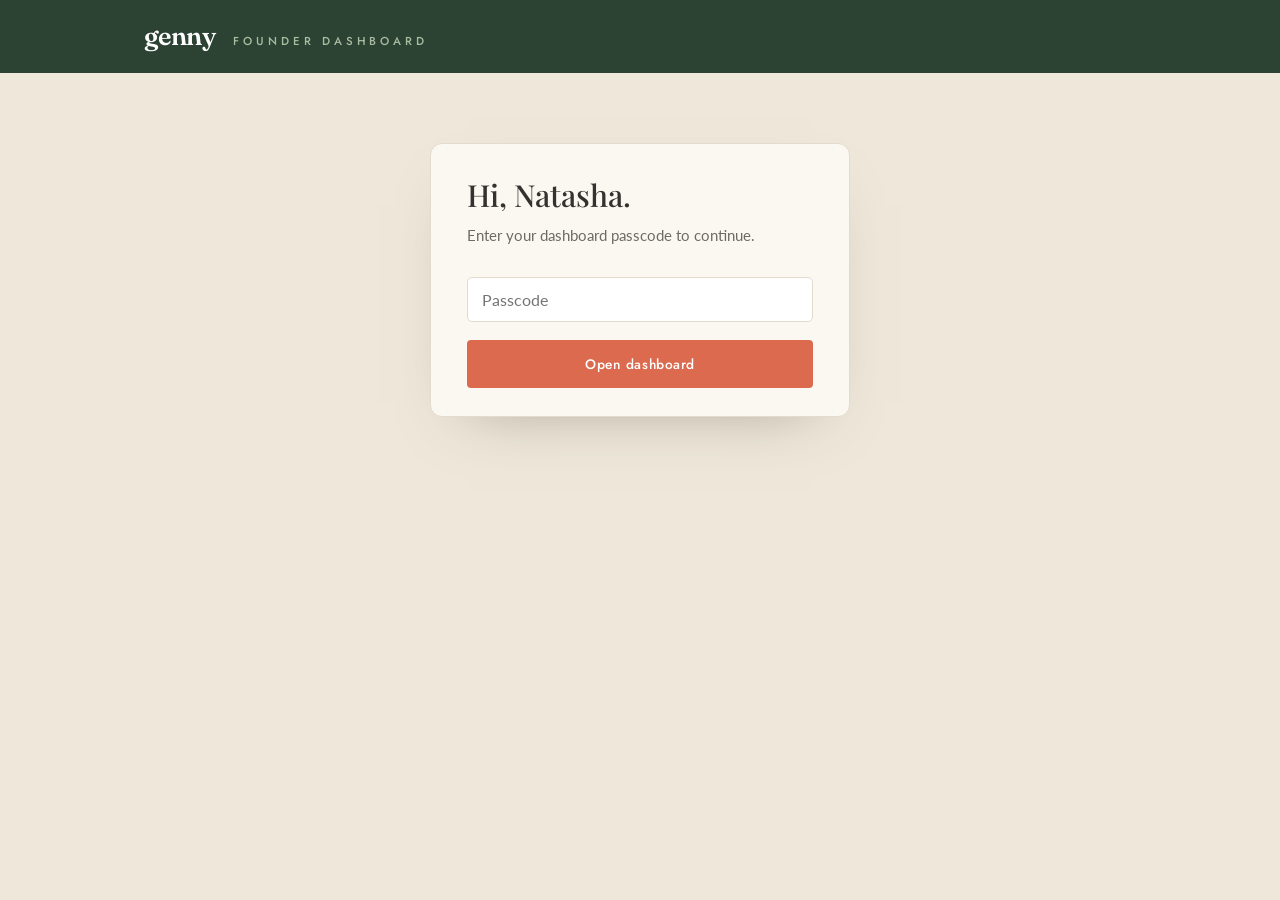
==== admin/index.html @ 2cea2ae7 "Link homepage investor teaser to the dashboard deck The main-site teaser now reads from a public, no" ====
<!DOCTYPE html>
<html lang="en">
<head>
<meta charset="UTF-8" />
<meta name="viewport" content="width=device-width, initial-scale=1.0" />
<meta name="robots" content="noindex, nofollow" />
<title>genny · Founder Dashboard</title>
<link rel="icon" href="data:image/svg+xml,%3Csvg xmlns='http://www.w3.org/2000/svg' viewBox='0 0 32 32'%3E%3Crect width='32' height='32' rx='6' fill='%23DB6A4F'/%3E%3Ctext x='16' y='23' font-family='Georgia,serif' font-size='20' fill='white' text-anchor='middle'%3Eg%3C/text%3E%3C/svg%3E" />
<link rel="preconnect" href="https://fonts.googleapis.com" />
<link rel="preconnect" href="https://fonts.gstatic.com" crossorigin />
<link href="https://fonts.googleapis.com/css2?family=Fraunces:ital,opsz,wght@0,9..144,400;0,9..144,500;0,9..144,600;0,9..144,700&family=Playfair+Display:wght@400;500;600&family=Jost:wght@300;400;500;600&family=Lato:wght@400;700&display=swap" rel="stylesheet" />
<link rel="stylesheet" href="../assets/brand.css" />
<link rel="stylesheet" href="admin.css" />
</head>
<body>

<header class="ad-header">
  <div class="ad-wrap ad-header-inner">
    <div>
      <span class="wordmark ad-brand">genny</span>
      <span class="eyebrow">Founder dashboard</span>
    </div>
    <div class="ad-header-actions">
      <button class="ad-link" id="refresh" hidden>↻ Refresh</button>
      <button class="ad-link" id="lock" hidden>Log out</button>
    </div>
  </div>
</header>

<main class="ad-wrap">

  <!-- backend not connected -->
  <section class="ad-card ad-narrow" id="not-configured" hidden>
    <h1>Not connected yet</h1>
    <p>The secure backend isn't set up on this copy of the site. (Adam: fill the project URL into
      <code>assets/api.js</code>.)</p>
  </section>

  <!-- passcode gate -->
  <section class="ad-card ad-narrow" id="gate" hidden>
    <h1>Hi, Natasha.</h1>
    <p class="ad-sub">Enter your dashboard passcode to continue.</p>
    <form id="gate-form" novalidate>
      <input id="gate-pass" type="password" autocomplete="current-password" placeholder="Passcode" required />
      <p class="inv-error" id="gate-error" hidden></p>
      <button type="submit" class="btn btn-coral btn-full" id="gate-btn">Open dashboard</button>
    </form>
  </section>

  <!-- dashboard -->
  <div id="dash" hidden>

    <nav class="ad-tabs" aria-label="Dashboard sections">
      <a href="#requests">Requests <span class="ad-badge" id="badge-requests" hidden></span></a>
      <a href="#investors-sec">Investors</a>
      <a href="#financials-sec">Financials</a>
      <a href="#launch-sec">Launch list <span class="ad-badge ghost" id="badge-launch" hidden></span></a>
      <a href="#bugs-sec" hidden>Bugs &amp; changes</a><!-- bug reporter parked: remove the two `hidden` attributes to revive -->
      <a href="#settings-sec">Settings</a>
    </nav>

    <section id="requests" class="ad-section">
      <h2>Access requests</h2>
      <p class="ad-sub">People who asked to see the financials. <strong>Grant</strong> creates their
        access code and opens a ready-to-send email in your mail app.</p>
      <div id="requests-list"></div>
    </section>

    <section id="investors-sec" class="ad-section">
      <h2>Investors</h2>
      <p class="ad-sub">Everyone with a code. Revoking blocks them instantly; you can re-grant later
        (they'll get a fresh code).</p>
      <div id="investors-list"></div>
      <details class="ad-add">
        <summary>＋ Add an investor manually</summary>
        <form id="add-form" class="ad-add-form" novalidate>
          <input id="add-name" type="text" placeholder="Name" required />
          <input id="add-email" type="email" placeholder="email@firm.com" required />
          <input id="add-firm" type="text" placeholder="Firm (optional)" />
          <button type="submit" class="btn btn-primary">Grant access</button>
        </form>
        <p class="inv-error" id="add-error" hidden></p>
      </details>
    </section>

    <section id="financials-sec" class="ad-section">
      <h2>Financials</h2>

      <h3 class="ad-block-h">Homepage teaser <span class="ad-pill ghost">public</span></h3>
      <p class="ad-sub">These show on the public homepage. The first two stats stay in sync with the
        deck below automatically — edit the deck and they follow. <span id="fin-live2" class="ad-saved" hidden>✓ Published</span></p>
      <div id="pt-mount" class="ad-pt-mount"></div>

      <h3 class="ad-block-h ad-block-gated">Investor deck <span class="ad-pill">gated</span></h3>
      <p class="ad-sub">This is exactly what investors see, live. Click any ✎ to change the figures.
        <span id="fin-status" class="ad-pill warn" hidden>placeholder figures — not saved yet</span>
        <span id="fin-live" class="ad-saved" hidden>✓ Published — investors now see this</span></p>
      <div class="ad-caption-row">
        <span class="ad-caption-label">Caption</span>
        <em id="fin-caption-text"></em>
        <button class="fin-edit-btn" id="caption-edit" type="button" aria-label="Edit the caption" title="Edit the caption"><svg viewBox="0 0 24 24" fill="none" stroke="currentColor" stroke-width="2" stroke-linecap="round" stroke-linejoin="round"><path d="M17 3a2.8 2.8 0 1 1 4 4L7.5 20.5 2 22l1.5-5.5z"/></svg></button>
      </div>
      <div id="fin-preview" class="ad-preview"></div>
      <p class="inv-error" id="fin-error" hidden></p>
    </section>

    <section id="launch-sec" class="ad-section">
      <h2>Launch list</h2>
      <p class="ad-sub">Everyone who signed up to hear about the launch.
        <span class="ad-pill ghost" id="launch-count"></span></p>
      <div class="ad-launch-actions">
        <button class="btn-sm mail" id="copy-emails">Copy all emails</button>
        <span class="ad-saved" id="copied-ok" hidden>✓ Copied to clipboard</span>
        <form id="launch-add-form" class="ad-launch-add" novalidate>
          <input id="launch-add-email" type="email" placeholder="Add an email manually" />
          <button type="submit" class="btn-sm quiet">Add</button>
        </form>
      </div>
      <div id="launch-list"></div>
    </section>

    <section id="bugs-sec" class="ad-section" hidden>
      <h2>Bugs &amp; change requests</h2>
      <p class="ad-sub">Spotted something wrong, or want something changed? Describe it here (attach a
        screenshot if it helps) and Adam gets an email right away.</p>
      <div class="ad-card ad-bug-form">
        <textarea id="bug-text" rows="4" placeholder="What's the issue or change you'd like?"></textarea>
        <div class="ad-bug-controls">
          <label class="btn-sm quiet ad-file-label">📎 Attach screenshot
            <input id="bug-file" type="file" accept="image/*" hidden />
          </label>
          <span id="bug-file-name" class="fe-hint"></span>
          <button class="btn-sm grant" id="bug-submit">Submit</button>
        </div>
        <p class="inv-error" id="bug-error" hidden></p>
        <p class="ad-saved" id="bug-ok" hidden>✓ Sent — Adam's on it.</p>
      </div>
      <div id="bugs-list"></div>
    </section>

    <section id="settings-sec" class="ad-section">
      <h2>Settings</h2>
      <p class="ad-sub">You're signed out automatically after 10 minutes of inactivity, or when this
        tab closes.</p>
      <div class="ad-card ad-settings">
        <h3 class="ad-settings-h">Change your passcode</h3>
        <form id="pass-form" novalidate>
          <label for="pc-current">Current passcode</label>
          <input id="pc-current" type="password" autocomplete="current-password" required />
          <label for="pc-next">New passcode <span class="fe-unit">(at least 8 characters)</span></label>
          <input id="pc-next" type="password" autocomplete="new-password" required />
          <label for="pc-confirm">Repeat new passcode</label>
          <input id="pc-confirm" type="password" autocomplete="new-password" required />
          <p class="inv-error" id="pass-error" hidden></p>
          <p class="ad-saved" id="pass-ok" hidden>✓ Passcode updated — use the new one from now on.</p>
          <button type="submit" class="btn btn-coral">Update passcode</button>
        </form>
      </div>
    </section>

  </div>
</main>

<!-- financials edit dialog -->
<div class="modal-overlay" id="fin-modal">
  <div class="modal modal-wide" role="dialog" aria-modal="true" aria-labelledby="finm-title">
    <button class="modal-close" data-finm-close aria-label="Close">×</button>
    <h3 id="finm-title">Edit</h3>
    <p class="modal-sub" id="finm-sub"></p>
    <div id="finm-body"></div>
    <p class="inv-error" id="finm-error" hidden></p>
    <div class="finm-actions">
      <button class="btn btn-coral" id="finm-save" type="button">Save &amp; publish</button>
      <button class="btn btn-ghost" data-finm-close type="button">Cancel</button>
    </div>
  </div>
</div>

<script src="../assets/api.js"></script>
<script src="../assets/financials-render.js"></script>
<script src="admin.js"></script>
</body>
</html>
---- assets/brand.css ----
/* ============================================================
   GENNY Spritz — shared brand system
   Design tokens, resets, and shared interactive components.
   Each variant adds its own style.css on top of this.
   Palette + type derived from the pitch deck & investor 1-pager.
   ============================================================ */

:root {
  /* --- core palette --- */
  --linen:       #EFE8DA;
  --linen-deep:  #E6DCC9;
  --cream:       #FBF8F2;
  --paper:       #FFFFFF;

  --taupe:       #8C857A;   /* the logo band */
  --taupe-light: #B6AFA4;

  --sage:        #D8E1D4;   /* soft highlight blocks */
  --sage-soft:   #E8EDE4;
  --sage-deep:   #A9BBA0;   /* mid sage accent */
  --sage-line:   #C4D2BE;

  --forest:      #2C4233;   /* the "genny =" mark */
  --forest-soft: #3E5A45;

  --coral:       #DB6A4F;   /* the raise + key numbers */
  --coral-deep:  #C9543B;

  /* flavor accents */
  --rhubarb:     #CE4438;
  --cucumber:    #7FA63F;
  --honeysuckle: #DDB73A;

  --ink:         #33322E;
  --muted:       #6E6A62;
  --line:        #E3DCCE;

  /* type */
  --font-display: 'Fraunces', Georgia, 'Times New Roman', serif;
  --font-head:    'Playfair Display', Georgia, serif;
  --font-label:   'Jost', 'Century Gothic', 'Helvetica Neue', sans-serif;
  --font-body:    'Lato', 'Helvetica Neue', Arial, sans-serif;

  --maxw: 1180px;
  --ease: cubic-bezier(.22,.61,.36,1);
}

/* --- reset --- */
*, *::before, *::after { box-sizing: border-box; }
[hidden] { display: none !important; }   /* keep `hidden` winning over display classes */
html { -webkit-text-size-adjust: 100%; scroll-behavior: smooth; }
@media (prefers-reduced-motion: reduce) { html { scroll-behavior: auto; } }
body {
  margin: 0;
  font-family: var(--font-body);
  color: var(--ink);
  line-height: 1.62;
  font-weight: 400;
  -webkit-font-smoothing: antialiased;
  text-rendering: optimizeLegibility;
}
img, svg, picture { max-width: 100%; display: block; }
a { color: inherit; }
button { font-family: inherit; cursor: pointer; }
h1,h2,h3,h4,h5 { margin: 0; line-height: 1.12; font-weight: 600; }
p { margin: 0 0 1em; }

/* --- shared utilities --- */
.container { width: 100%; max-width: var(--maxw); margin: 0 auto; padding: 0 26px; }
.sr-only {
  position: absolute; width: 1px; height: 1px; padding: 0; margin: -1px;
  overflow: hidden; clip: rect(0,0,0,0); white-space: nowrap; border: 0;
}
.wordmark { font-family: var(--font-display); font-weight: 600; letter-spacing: -.02em; }
.eyebrow {
  font-family: var(--font-label); text-transform: uppercase;
  letter-spacing: .34em; font-size: .72rem; font-weight: 500; color: var(--muted);
}

/* scroll reveal */
.reveal { opacity: 0; transform: translateY(20px); transition: opacity .8s var(--ease), transform .8s var(--ease); }
.reveal.in { opacity: 1; transform: none; }
.reveal[data-delay="1"] { transition-delay: .08s; }
.reveal[data-delay="2"] { transition-delay: .16s; }
.reveal[data-delay="3"] { transition-delay: .24s; }
.reveal[data-delay="4"] { transition-delay: .32s; }
@media (prefers-reduced-motion: reduce) {
  .reveal { opacity: 1 !important; transform: none !important; transition: none !important; }
}

/* ============================================================
   Shared: investor-deck request modal (gated content)
   ============================================================ */
.modal-overlay {
  position: fixed; inset: 0; z-index: 200;
  background: rgba(34,40,34,.5); backdrop-filter: blur(3px);
  display: flex; align-items: center; justify-content: center; padding: 24px;
  opacity: 0; visibility: hidden; transition: opacity .3s ease, visibility .3s ease;
}
.modal-overlay.open { opacity: 1; visibility: visible; }
.modal {
  background: var(--cream); color: var(--ink); border-radius: 6px;
  width: 100%; max-width: 480px; padding: 38px 38px 32px;
  box-shadow: 0 30px 80px rgba(40,46,40,.35);
  transform: translateY(16px) scale(.98); transition: transform .35s var(--ease);
  max-height: 90vh; overflow-y: auto;
}
.modal-overlay.open .modal { transform: none; }
.modal h3 { font-family: var(--font-head); font-size: 1.7rem; margin-bottom: .25rem; }
.modal .modal-sub { color: var(--muted); font-size: .94rem; margin-bottom: 1.4rem; }
.modal-close {
  position: absolute; top: 18px; right: 22px; background: none; border: 0;
  font-size: 1.6rem; line-height: 1; color: var(--muted);
}
.modal label { display: block; font-family: var(--font-label); font-size: .72rem;
  text-transform: uppercase; letter-spacing: .12em; color: var(--muted); margin: 0 0 5px; }
.modal input, .modal textarea {
  width: 100%; padding: 11px 13px; margin-bottom: 15px; font-family: var(--font-body);
  font-size: .95rem; color: var(--ink); background: var(--paper);
  border: 1px solid var(--line); border-radius: 4px;
}
.modal input:focus, .modal textarea:focus { outline: 2px solid var(--sage-deep); outline-offset: 1px; }
.modal .confidential-note {
  font-size: .76rem; color: var(--muted); margin-top: 4px; line-height: 1.5;
  display: flex; gap: 7px; align-items: flex-start;
}

/* shared button baseline (variants restyle) */
.btn {
  display: inline-flex; align-items: center; justify-content: center; gap: .5em;
  font-family: var(--font-label); font-weight: 500; letter-spacing: .04em;
  text-decoration: none; border: 0; border-radius: 4px;
  padding: 14px 26px; font-size: .86rem; transition: all .25s var(--ease);
}
.btn-primary { background: var(--forest); color: #fff; }
.btn-primary:hover { background: var(--forest-soft); transform: translateY(-2px); }
.btn-coral { background: var(--coral); color: #fff; }
.btn-coral:hover { background: var(--coral-deep); transform: translateY(-2px); }
.btn-ghost { background: transparent; color: var(--ink); border: 1px solid var(--ink); }
.btn-ghost:hover { background: var(--ink); color: #fff; }
.btn-full { width: 100%; }

/* form success state (shared) */
.form-success {
  display: none; align-items: center; gap: 10px;
  background: var(--sage-soft); border: 1px solid var(--sage-line);
  color: var(--forest); padding: 14px 16px; border-radius: 5px;
  font-size: .92rem; line-height: 1.45;
}
.js-form.ok .form-success { display: flex; }
.js-form.ok .form-fields { display: none; }

/* ============================================================
   Shared: floating "back to all 3 directions" button
   ============================================================ */
.back-directions {
  position: fixed; left: 22px; bottom: 22px; z-index: 150;
  display: flex; flex-direction: column; align-items: center; text-align: center; gap: 3px;
  background: var(--ink); color: #fff; text-decoration: none;
  font-family: var(--font-label); padding: 10px 18px; border-radius: 12px;
  box-shadow: 0 12px 30px -10px rgba(0,0,0,.5);
  transition: transform .25s var(--ease), background .25s var(--ease);
}
.back-directions:hover { transform: translateY(-2px); background: var(--forest); color: #fff; }
.back-directions .bd-label {
  font-size: .64rem; font-weight: 500; letter-spacing: .14em; text-transform: uppercase; opacity: .6;
}
.back-directions .bd-action {
  display: inline-flex; align-items: center; gap: 6px; font-size: .82rem; font-weight: 600; letter-spacing: .02em;
}
.back-directions .bd-action svg { width: 14px; height: 14px; flex: none; }
@media (max-width: 600px) {
  .back-directions { left: 12px; bottom: 12px; padding: 9px 14px; }
  .back-directions .bd-action { font-size: .76rem; }
}
body.nav-open .back-directions { display: none; }
@media print { .back-directions { display: none; } }

/* ============================================================
   Mobile expanded menu (full section jump-list).
   Hidden on desktop; each variant reveals it inside the open
   panel at its mobile breakpoint and hides the desktop links.
   ============================================================ */
/* backdrop scrim — tap outside the panel to close (mobile only) */
.nav-scrim { position: fixed; inset: 0; z-index: 190; background: rgba(26,32,26,.42);
  opacity: 0; visibility: hidden; transition: opacity .35s ease, visibility .35s ease; }
body.nav-open .nav-scrim { opacity: 1; visibility: visible; }
@media (min-width: 961px) { .nav-scrim { display: none; } }

.nav-m { display: none; }
.nav-m .nav-toplink { display: block; padding: 12px 0; font-family: var(--font-label);
  font-weight: 600; font-size: 1.02rem; color: var(--ink); text-decoration: none;
  border-top: 1px solid var(--line); margin-top: 8px; transition: color .2s; }
.nav-m .nav-toplink:first-child { border-top: 0; margin-top: 0; padding-top: 2px; }
.nav-m .nav-toplink:hover { color: var(--forest); }
.nav-m .nav-cat { display: block; font-family: var(--font-label); text-transform: uppercase;
  letter-spacing: .14em; font-size: .68rem; font-weight: 600; color: var(--muted); margin: 19px 0 4px; }
.nav-m .nav-sub { display: block; padding: 8px 0 8px 16px; font-family: var(--font-label);
  font-size: 1rem; color: var(--ink); text-decoration: none; border-left: 2px solid var(--line);
  transition: color .2s, border-color .2s; }
.nav-m .nav-sub:hover, .nav-m .nav-sub:active { color: var(--forest); border-left-color: var(--sage-deep); }
.nav-m .nav-m-cta { display: block; text-align: center; margin: 24px 0 4px; padding: 13px 16px;
  background: var(--forest); color: #fff; border-radius: 6px; font-family: var(--font-label);
  font-weight: 600; font-size: .92rem; letter-spacing: .03em; text-decoration: none; }
.nav-m .nav-m-cta:hover { background: var(--forest-soft); color: #fff; }

/* ============================================================
   Shared: gated financials (locked → unlock on deck request)
   Works on both light and dark variant sections.
   ============================================================ */
.financials { margin-top: 30px; }
.fin-head { display: flex; align-items: baseline; justify-content: space-between; gap: 14px;
  flex-wrap: wrap; margin-bottom: 16px; }
.fin-head h3 { font-family: var(--font-display); font-weight: 600; font-size: 1.3rem; }
.fin-illustrative { font-style: italic; font-size: .8rem; opacity: .8; }
.fin-locked-wrap { position: relative; border-radius: 12px; overflow: hidden; }
.fin-content { transition: filter .45s var(--ease); }
.financials:not(.unlocked) .fin-content { filter: blur(9px); pointer-events: none; user-select: none; }
.fin-lock { position: absolute; inset: 0; display: flex; align-items: center; justify-content: center;
  padding: 20px; background: rgba(34,40,34,.30); transition: opacity .45s ease, visibility .45s ease; }
.financials.unlocked .fin-lock { opacity: 0; visibility: hidden; }
.fin-lock-card { background: var(--cream); color: var(--ink); border-radius: 12px;
  padding: 30px 34px; text-align: center; max-width: 400px;
  box-shadow: 0 24px 60px -22px rgba(0,0,0,.55); }
.fin-lock-card .lock-ico { display: inline-flex; align-items: center; justify-content: center;
  width: 52px; height: 52px; border-radius: 50%; background: var(--sage-soft); margin-bottom: 6px; }
.fin-lock-card .lock-ico svg { width: 24px; height: 24px; color: var(--forest); }
.fin-lock-card h4 { font-family: var(--font-display); font-weight: 600; font-size: 1.35rem; margin: .4em 0 .35em; }
.fin-lock-card p { color: var(--muted); font-size: .95rem; margin-bottom: 1.2em; line-height: 1.5; }
.fin-lock-card .fin-have-code { font-size: .84rem; margin: 14px 0 0; }
.fin-lock-card .fin-have-code a { color: var(--forest); font-weight: 700; }

/* financial content primitives */
.fin-years { display: grid; grid-template-columns: repeat(5,1fr); gap: 12px; margin-bottom: 16px; }
.fin-year { background: var(--cream); border: 1px solid var(--line); border-radius: 10px;
  padding: 16px 12px; text-align: center; }
.fin-year span { display: block; font-family: var(--font-label); text-transform: uppercase;
  letter-spacing: .08em; font-size: .64rem; color: var(--muted); margin-bottom: 4px; }
.fin-year strong { display: block; font-family: var(--font-head); font-size: 1.5rem; color: var(--forest); line-height: 1.05; }
.fin-year em { font-style: normal; font-size: .68rem; color: var(--muted); }
.fin-grid3 { display: grid; grid-template-columns: 1.1fr 1fr 1.1fr; gap: 14px; }
.fin-mini { background: var(--cream); border: 1px solid var(--line); border-radius: 10px; padding: 22px; }
.fin-mini h4 { font-family: var(--font-label); text-transform: uppercase; letter-spacing: .08em;
  font-size: .7rem; color: var(--muted); margin-bottom: 16px; }
.wf { list-style: none; margin: 0; padding: 0; display: grid; gap: 11px; }
.wf li { display: grid; grid-template-columns: 92px 1fr auto; align-items: center; gap: 10px; font-size: .84rem; color: var(--ink); }
.wf .wf-bar { height: 12px; border-radius: 6px; }
.wf b { font-family: var(--font-display); font-weight: 600; }
.fin-donut { display: flex; align-items: center; gap: 18px; flex-wrap: wrap; }
.fin-donut svg { width: 116px; height: 116px; flex: none; }
.fin-donut ul { list-style: none; margin: 0; padding: 0; display: grid; gap: 8px; }
.fin-donut li { display: flex; align-items: center; gap: 9px; font-size: .82rem; color: var(--ink); }
.fin-donut .dot { width: 11px; height: 11px; border-radius: 50%; flex: none; }
.fin-donut b { margin-left: auto; font-family: var(--font-display); }
.hbars { list-style: none; margin: 0; padding: 0; display: grid; gap: 13px; }
.hbars li { font-size: .8rem; color: var(--ink); }
.hbars .hbars-top { display: flex; justify-content: space-between; margin-bottom: 5px; }
.hbars .track { background: var(--linen-deep); border-radius: 5px; height: 10px; overflow: hidden; }
.hbars .fill { height: 10px; border-radius: 5px; background: var(--sage-deep); }
.hbars li.hi .fill { background: var(--coral); }
.hbars li.hi b { color: var(--coral); }
/* financials v2 additions */
.fin-stats-wrap { position: relative; }
.fin-stats { display: grid; grid-template-columns: repeat(auto-fit, minmax(170px, 1fr)); gap: 12px;
  margin-bottom: 16px; }
.fin-stat { background: var(--cream); border: 1px solid var(--line); border-radius: 10px;
  padding: 16px 18px; }
.fin-stat.hi { background: var(--sage-soft); border-color: var(--sage-line); }
.fin-stat-label { display: block; font-family: var(--font-label); text-transform: uppercase;
  letter-spacing: .08em; font-size: .64rem; color: var(--muted); margin-bottom: 6px; }
.fin-stat strong { display: block; font-family: var(--font-head); font-size: 1.7rem;
  color: var(--forest); line-height: 1.05; }
.fin-stat.hi strong { color: var(--forest); }
.fin-stat em { display: block; font-style: normal; font-size: .72rem; color: var(--muted); margin-top: 4px; }
.fin-year-rev, .fin-year-delta { display: block; font-style: normal; font-size: .66rem; color: var(--muted); }
.fin-year-delta { color: var(--coral); font-weight: 700; }
.fin-grid2 { display: grid; grid-template-columns: 1fr 1fr; gap: 14px; margin-top: 14px; }
.fin-wide { grid-column: 1 / -1; }
.fin-narrative { margin: 14px 0 16px; }
.fin-narrative p { color: #45433d; font-size: .95rem; margin: 0 0 10px; max-width: 78ch; }
.fin-narrative p:last-child { margin-bottom: 0; }
.fin-sub { font-family: var(--font-label); text-transform: uppercase; letter-spacing: .1em;
  font-size: .66rem; color: var(--muted); margin: -8px 0 12px; }
.fin-note { font-size: .76rem; color: var(--muted); margin: 10px 0 0; }
.fin-chart { width: 100%; height: auto; display: block; }
.fin-axis { font-family: var(--font-label); font-size: 9px; fill: var(--muted); }
.fin-legend { list-style: none; display: flex; flex-wrap: wrap; gap: 6px 16px; margin: 10px 0 0; padding: 0; }
.fin-legend li { display: flex; align-items: center; gap: 7px; font-size: .78rem; color: var(--ink); }
.fin-legend .dot { width: 10px; height: 10px; border-radius: 3px; flex: none; }
.fin-assume ul { list-style: none; margin: 0; padding: 0; }
.fin-assume li { display: flex; justify-content: space-between; gap: 14px; padding: 7px 0;
  border-bottom: 1px dashed var(--line); font-size: .84rem; color: #45433d; }
.fin-assume li:last-child { border-bottom: 0; }
.fin-assume b { font-family: var(--font-label); font-weight: 600; color: var(--forest);
  text-align: right; white-space: nowrap; }
.fin-grid3 + .fin-grid2 { margin-top: 14px; }
.fin-content > .fin-narrative, .fin-content > .fin-assume { margin-top: 14px; }

@media (max-width: 760px) {
  .fin-years { grid-template-columns: repeat(2,1fr); }
  .fin-grid3, .fin-grid2 { grid-template-columns: 1fr; }
  .fin-stats { grid-template-columns: repeat(2,1fr); }
}

/* ============================================================
   Shared content modules (deck content added across variants).
   Live on light backgrounds; section headings use each variant's
   own header classes so fonts stay variant-consistent.
   ============================================================ */
.cm { padding: 86px 0; }
.cm-bg-linen { background: var(--linen); }
.cm-bg-cream { background: var(--cream); }
.cm-bg-sage  { background: var(--sage-soft); }

/* competitive landscape */
.cm-compare { display: grid; grid-template-columns: repeat(3,1fr); gap: 22px; align-items: stretch; }
.cm-col { background: var(--paper); border: 1px solid var(--line); border-radius: 16px; padding: 30px 28px; }
.cm-col-label { font-family: var(--font-label); text-transform: uppercase; letter-spacing: .1em;
  font-size: .72rem; font-weight: 600; color: var(--muted); margin-bottom: 10px; }
.cm-col h3 { font-family: var(--font-display); font-weight: 600; font-size: 1.4rem; margin-bottom: 16px; }
.cm-col ul { list-style: none; margin: 0; padding: 0; }
.cm-col li { position: relative; padding: 0 0 9px 22px; color: #45433d; font-size: .96rem; }
.cm-col li::before { content: "–"; position: absolute; left: 4px; color: var(--taupe); }
.cm-col.win { background: var(--forest); border-color: var(--forest); }
.cm-col.win .cm-col-label { color: var(--sage-deep); }
.cm-col.win h3 { color: #fff; }
.cm-col.win li { color: #d6dfd1; }
.cm-col.win li::before { content: "✓"; color: var(--sage-deep); font-weight: 700; }

/* meet the genny drinker */
.cm-drinker { display: grid; grid-template-columns: repeat(auto-fit, minmax(210px,1fr)); gap: 18px; }
.cm-pt { background: var(--paper); border: 1px solid var(--line); border-radius: 16px; padding: 26px 24px; }
.cm-pt .cm-pt-ico { display: inline-flex; align-items: center; justify-content: center; width: 42px; height: 42px;
  border-radius: 50%; background: var(--sage-soft); color: var(--forest); margin-bottom: 14px; }
.cm-pt .cm-pt-ico svg { width: 22px; height: 22px; }
.cm-pt h3 { font-family: var(--font-display); font-weight: 600; font-size: 1.15rem; margin-bottom: 5px; }
.cm-pt p { margin: 0; color: var(--muted); font-size: .92rem; }

/* lifestyle feature photos (target consumer) */
.cm-lifestyle { display: grid; grid-template-columns: 1fr 1fr; gap: 18px;
  max-width: 1000px; margin: 0 auto 44px; }
.cm-lifestyle figure { margin: 0; border-radius: 16px; overflow: hidden;
  box-shadow: 0 22px 46px -28px rgba(40,40,30,.5); }
.cm-lifestyle img { display: block; width: 100%; height: 100%; aspect-ratio: 4 / 3; object-fit: cover; }
@media (max-width: 680px) { .cm-lifestyle { grid-template-columns: 1fr; max-width: 460px; } }

/* the intersection (flavor/format/function/finance) */
.cm-quad { display: grid; grid-template-columns: repeat(4,1fr); gap: 18px; }
.cm-q { text-align: center; background: var(--paper); border: 1px solid var(--line); border-radius: 16px; padding: 30px 22px; }
.cm-q .cm-q-ico { display: inline-flex; align-items: center; justify-content: center; width: 56px; height: 56px;
  border-radius: 16px; background: var(--sage-soft); color: var(--forest); margin-bottom: 16px; }
.cm-q .cm-q-ico svg { width: 28px; height: 28px; }
.cm-q h3 { font-family: var(--font-display); font-weight: 600; font-size: 1.3rem; margin-bottom: .35em; }
.cm-q p { margin: 0; color: var(--muted); font-size: .94rem; }
.cm-quad-total { text-align: center; margin: 30px auto 0; font-family: var(--font-display); font-style: italic;
  font-size: 1.2rem; color: var(--forest); }
.cm-quad-total b { font-style: normal; }

/* aesthetic band */
.cm-aesthetic { max-width: 900px; margin: 0 auto; text-align: center; }
.cm-aesthetic blockquote { margin: 0; font-family: var(--font-head); font-style: italic; font-weight: 400;
  font-size: clamp(1.4rem, 3vw, 2.1rem); line-height: 1.36; color: var(--forest); }
.cm-aesthetic .cm-aes-src { margin-top: 1.3em; font-family: var(--font-label); text-transform: uppercase;
  letter-spacing: .2em; font-size: .72rem; color: var(--muted); }
.cm-aesthetic .cm-aes-split { display: inline-flex; gap: 14px; margin-top: 26px; flex-wrap: wrap; justify-content: center; }
.cm-aesthetic .cm-aes-split span { background: var(--paper); border: 1px solid var(--line); border-radius: 40px;
  padding: 9px 20px; font-size: .9rem; color: #45433d; }
.cm-aesthetic .cm-aes-split b { color: var(--coral); }

@media (max-width: 880px) {
  .cm-compare { grid-template-columns: 1fr; }
  .cm-quad { grid-template-columns: repeat(2,1fr); }
}
@media (max-width: 520px) {
  .cm-quad { grid-template-columns: 1fr; }
}
---- admin/admin.css ----
/* ============================================================
   Founder dashboard — utilitarian but on-brand (linen + cream).
   ============================================================ */
body { background: var(--linen); }
.ad-wrap { width: 100%; max-width: 1040px; margin: 0 auto; padding: 0 24px; }

/* financials sub-headings + public homepage-teaser editor */
.ad-block-h { font-family: var(--font-head); font-size: 1.15rem; color: var(--forest);
  margin: 6px 0 2px; display: flex; align-items: center; gap: 10px; }
.ad-block-gated { margin-top: 30px; padding-top: 22px; border-top: 1px solid var(--line); }
.ad-pt-mount { display: grid; grid-template-columns: 1fr 1fr; gap: 14px; margin: 10px 0 4px; }
.ad-pt-card { background: var(--cream); border: 1px solid var(--line); border-radius: 10px; padding: 16px 18px; }
.ad-pt-card-h { display: flex; align-items: center; justify-content: space-between; gap: 10px;
  font-family: var(--font-label); text-transform: uppercase; letter-spacing: .08em;
  font-size: .72rem; color: var(--muted); margin-bottom: 10px; }
.ad-pt-card-h .fin-edit-btn { position: static; }
.ad-pt-list { list-style: none; margin: 0; padding: 0; }
.ad-pt-list li { display: flex; justify-content: space-between; gap: 12px; padding: 6px 0;
  border-bottom: 1px dashed var(--line); font-size: .9rem; color: #45433d; }
.ad-pt-list li:last-child { border-bottom: 0; }
.ad-pt-list b { font-family: var(--font-label); font-weight: 600; color: var(--forest); white-space: nowrap; }
.ad-pt-list b.ad-pt-auto { color: var(--sage-deep); font-style: italic; font-weight: 500; }
.ad-pt-label { min-width: 0; }

/* <select> + stat-row grid inside the edit dialog */
.fe-row select { padding: 9px 10px; border: 1px solid var(--line); border-radius: 5px; background: #fff;
  font-family: var(--font-body); font-size: .9rem; }
.fe-row.fe-pubstat { grid-template-columns: 1.3fr 1.1fr 1.4fr; }
.finm-head.fe-pubstat { display: grid; grid-template-columns: 1.3fr 1.1fr 1.4fr; gap: 8px; }
.fe-pubstat .fe-end { gap: 6px; }

.ad-header { background: var(--forest); color: #eef1ea; padding: 16px 0; }
.ad-header-inner { display: flex; align-items: center; justify-content: space-between; gap: 16px; flex-wrap: wrap; }
.ad-brand { font-size: 1.6rem; color: #fff; margin-right: 14px; }
.ad-header .eyebrow { color: var(--sage-deep); }
.ad-header-actions { display: flex; gap: 8px; }
.ad-link { background: rgba(255,255,255,.1); border: 1px solid rgba(255,255,255,.18); color: #eef1ea;
  font-family: var(--font-label); font-size: .8rem; padding: 7px 14px; border-radius: 30px; }
.ad-link:hover { background: rgba(255,255,255,.2); }

.ad-card { background: var(--cream); border: 1px solid var(--line); border-radius: 12px;
  padding: 34px 36px 28px; box-shadow: 0 24px 60px -38px rgba(70,66,55,.5); }
.ad-narrow { max-width: 420px; margin: 70px auto; }
.ad-card h1 { font-family: var(--font-head); font-weight: 500; font-size: 1.9rem; margin-bottom: .35em; }
.ad-sub { color: var(--muted); font-size: .94rem; }
#gate-pass { width: 100%; padding: 12px 14px; font-size: 1rem; border: 1px solid var(--line);
  border-radius: 5px; background: #fff; margin: 14px 0 4px; font-family: var(--font-body); }
#gate-pass:focus { outline: 2px solid var(--sage-deep); }
#gate .btn { margin-top: 14px; }
.inv-error { color: var(--coral-deep); font-size: .9rem; margin: 10px 0 0; }

.ad-tabs { display: flex; gap: 10px; margin: 26px 0 8px; flex-wrap: wrap; }
.ad-tabs a { font-family: var(--font-label); font-size: .84rem; font-weight: 500; text-decoration: none;
  color: var(--ink); background: var(--cream); border: 1px solid var(--line); border-radius: 30px;
  padding: 8px 18px; }
.ad-tabs a:hover { border-color: var(--sage-deep); color: var(--forest); }
.ad-badge { display: inline-block; min-width: 18px; text-align: center; background: var(--coral);
  color: #fff; border-radius: 10px; font-size: .72rem; padding: 1px 6px; margin-left: 4px; }

.ad-section { margin: 26px 0 44px; scroll-margin-top: 20px; }
.ad-section h2 { font-family: var(--font-head); font-weight: 500; font-size: 1.55rem; margin-bottom: .2em; }
.ad-section > .ad-sub { margin-bottom: 18px; }

/* rows */
.ad-row { background: var(--cream); border: 1px solid var(--line); border-radius: 10px;
  padding: 16px 20px; margin-bottom: 10px; display: grid;
  grid-template-columns: 1fr auto; gap: 6px 18px; align-items: center; }
.ad-row-main { min-width: 0; }
.ad-row-name { font-weight: 700; font-size: 1.02rem; }
.ad-row-name .ad-pill { margin-left: 8px; }
.ad-row-meta { color: var(--muted); font-size: .86rem; overflow-wrap: anywhere; }
.ad-row-note { color: #45433d; font-size: .9rem; font-style: italic; margin-top: 4px; }
.ad-row-actions { display: flex; gap: 8px; flex-wrap: wrap; justify-content: flex-end; }
.ad-empty { color: var(--muted); font-style: italic; padding: 14px 4px; }

.ad-pill { display: inline-block; font-family: var(--font-label); font-size: .68rem; font-weight: 600;
  text-transform: uppercase; letter-spacing: .08em; border-radius: 20px; padding: 3px 10px; vertical-align: 2px; }
.ad-pill.new { background: var(--coral); color: #fff; }
.ad-pill.reset { background: #f3e6c2; color: #8a6d12; }
.ad-pill.active { background: var(--sage); color: var(--forest); }
.ad-pill.revoked { background: var(--linen-deep); color: var(--taupe); }
.ad-pill.warn { background: #f3e6c2; color: #8a6d12; }
.ad-pill.ghost { background: var(--sage-soft); color: var(--forest-soft); }

.btn-sm { font-family: var(--font-label); font-weight: 600; font-size: .78rem; border: 0;
  border-radius: 5px; padding: 8px 14px; transition: filter .15s; }
.btn-sm:hover { filter: brightness(.94); }
.btn-sm.grant { background: var(--forest); color: #fff; }
.btn-sm.mail { background: var(--sage); color: var(--forest); }
.btn-sm.quiet { background: var(--linen-deep); color: #5a574f; }
.btn-sm.danger { background: #f4d9d4; color: #b8473b; }

.ad-code { font-family: var(--font-label); font-weight: 600; letter-spacing: .08em;
  background: var(--sage-soft); border: 1px dashed var(--sage-line); border-radius: 5px;
  padding: 2px 8px; cursor: pointer; }
.ad-code:hover { background: var(--sage); }

.ad-views { font-size: .84rem; color: var(--muted); }
.ad-views summary { cursor: pointer; color: var(--forest); }
.ad-views ul { margin: 6px 0 0; padding-left: 18px; max-height: 140px; overflow-y: auto; }

.ad-add { margin-top: 16px; }
.ad-add summary { cursor: pointer; font-family: var(--font-label); font-weight: 600; color: var(--forest); }
.ad-add-form { display: flex; gap: 8px; flex-wrap: wrap; margin-top: 12px; }
.ad-add-form input { flex: 1 1 160px; padding: 10px 12px; border: 1px solid var(--line);
  border-radius: 5px; background: #fff; font-family: var(--font-body); }

/* financials — WYSIWYG preview with per-card edit pencils */
.fin-edit-btn { position: absolute; top: 8px; right: 8px; width: 27px; height: 27px;
  border-radius: 50%; border: 1px solid var(--line); background: #fff; color: var(--forest);
  display: inline-flex; align-items: center; justify-content: center; cursor: pointer;
  opacity: .88; box-shadow: 0 3px 10px rgba(20, 26, 20, .18); transition: opacity .15s, background .15s; }
.fin-edit-btn:hover { opacity: 1; background: var(--sage-soft); }
.fin-edit-btn svg { width: 13px; height: 13px; }
.ad-preview .fin-mini { position: relative; }
.ad-preview .fin-year { position: relative; }
.ad-preview .fin-year .fin-edit-btn { top: 5px; right: 5px; width: 22px; height: 22px; }
.ad-preview .fin-year .fin-edit-btn svg { width: 11px; height: 11px; }

.ad-caption-row { display: flex; align-items: center; gap: 12px; background: var(--cream);
  border: 1px solid var(--line); border-radius: 10px; padding: 10px 16px; margin-bottom: 14px;
  font-size: .92rem; }
.ad-caption-label { font-family: var(--font-label); text-transform: uppercase; letter-spacing: .1em;
  font-size: .68rem; font-weight: 600; color: var(--muted); flex: none; }
.ad-caption-row em { color: #45433d; flex: 1; min-width: 0; }
.ad-caption-row .fin-edit-btn { position: static; flex: none; }

/* edit-dialog rows */
.finm-actions { display: flex; gap: 10px; margin-top: 20px; }
.finm-head { display: grid; grid-template-columns: 72px 1fr 1fr; gap: 8px; margin-bottom: 6px;
  font-family: var(--font-label); text-transform: uppercase; letter-spacing: .08em;
  font-size: .66rem; color: var(--muted); }
.fe-row { display: grid; grid-template-columns: minmax(72px,1fr) 1.2fr 1.2fr auto; gap: 8px;
  align-items: center; margin-bottom: 8px; }
.fe-row label { font-size: .84rem; color: #45433d; }
.fe-row input[type="text"], .fe-row input[type="number"] { width: 100%; padding: 8px 10px;
  border: 1px solid var(--line); border-radius: 5px; background: #fff; font-family: var(--font-body);
  font-size: .9rem; }
.fe-row input:focus { outline: 2px solid var(--sage-deep); }
.fe-row .fe-unit { font-size: .78rem; color: var(--muted); }
.fe-computed { font-family: var(--font-label); font-weight: 600; color: var(--forest); }
.fe-hint { font-size: .8rem; color: var(--muted); margin-top: 8px; }
.fe-hint.bad { color: var(--coral-deep); font-weight: 700; }
.fe-caption input { width: 100%; }

.ad-fin-actions { display: flex; align-items: center; gap: 16px; margin: 18px 0 8px; flex-wrap: wrap; }
.ad-saved { color: var(--forest); font-size: .9rem; }
.ad-preview-h { font-family: var(--font-label); text-transform: uppercase; letter-spacing: .12em;
  font-size: .74rem; color: var(--muted); margin: 26px 0 12px; }
.ad-preview { background: var(--forest); border-radius: 12px; padding: 26px; }
.ad-preview .fin-content { filter: none !important; pointer-events: auto; }

/* settings */
.ad-settings { max-width: 440px; padding: 26px 28px; }
.ad-settings-h { font-family: var(--font-label); text-transform: uppercase; letter-spacing: .1em;
  font-size: .74rem; color: var(--muted); margin-bottom: 14px; }
.ad-settings label { display: block; font-family: var(--font-label); font-size: .72rem;
  text-transform: uppercase; letter-spacing: .12em; color: var(--muted); margin: 12px 0 5px; }
.ad-settings input { width: 100%; padding: 10px 12px; border: 1px solid var(--line);
  border-radius: 5px; background: #fff; font-family: var(--font-body); font-size: .95rem; }
.ad-settings input:focus { outline: 2px solid var(--sage-deep); }
.ad-settings .btn { margin-top: 16px; }

/* wide edit dialog + list-editor rows */
.modal-wide { max-width: 640px; }
.fe-row.fe-4col { grid-template-columns: 1.2fr 1fr 1.4fr auto; }
.fe-row.fe-5col { grid-template-columns: 1fr .8fr .8fr 1.1fr auto; }
.finm-head.fe-4col { display: grid; grid-template-columns: 1.2fr 1fr 1.4fr auto; gap: 8px; }
.finm-head.fe-5col { display: grid; grid-template-columns: 1fr .8fr .8fr 1.1fr auto; gap: 8px; }
.fe-end { display: inline-flex; align-items: center; gap: 6px; justify-content: flex-end; }
.fe-x { border: 0; background: #f4d9d4; color: #b8473b; width: 22px; height: 22px; border-radius: 50%;
  font-size: .7rem; line-height: 1; cursor: pointer; flex: none; }
.fe-x:hover { filter: brightness(.95); }
.fe-add { border: 1px dashed var(--sage-deep); background: var(--sage-soft); color: var(--forest);
  font-family: var(--font-label); font-weight: 600; font-size: .78rem; border-radius: 6px;
  padding: 8px 14px; margin-top: 10px; cursor: pointer; }
.fe-add:hover { background: var(--sage); }
.fe-textarea { width: 100%; padding: 10px 12px; border: 1px solid var(--line); border-radius: 6px;
  font-family: var(--font-body); font-size: .92rem; resize: vertical; }
.fe-title-row { grid-template-columns: 110px 1fr; }
.fe-row.fe-comp { grid-template-columns: 1fr auto; }
.fe-row.fe-grid input { min-width: 0; padding: 8px 6px; font-size: .82rem; }

/* launch list */
.ad-launch-actions { display: flex; align-items: center; gap: 14px; flex-wrap: wrap; margin-bottom: 14px; }
.ad-launch-add { display: flex; gap: 8px; margin-left: auto; }
.ad-launch-add input { padding: 8px 12px; border: 1px solid var(--line); border-radius: 5px;
  background: #fff; font-family: var(--font-body); font-size: .88rem; min-width: 220px; }
.ad-launch-ul { list-style: none; margin: 0; padding: 0; columns: 2; column-gap: 28px;
  background: var(--cream); border: 1px solid var(--line); border-radius: 10px; padding: 18px 22px; }
.ad-launch-ul li { display: flex; justify-content: space-between; gap: 12px; padding: 6px 0;
  border-bottom: 1px dashed var(--line); break-inside: avoid; font-size: .9rem; }
.ad-launch-ul em { color: var(--muted); font-style: normal; font-size: .78rem; white-space: nowrap; }
.ad-badge.ghost { background: var(--sage); color: var(--forest); }

/* bugs */
.ad-bug-form { padding: 22px 24px; margin-bottom: 16px; }
.ad-bug-form textarea { width: 100%; padding: 11px 13px; border: 1px solid var(--line);
  border-radius: 6px; font-family: var(--font-body); font-size: .94rem; resize: vertical; }
.ad-bug-controls { display: flex; align-items: center; gap: 12px; margin-top: 10px; flex-wrap: wrap; }
.ad-file-label { cursor: pointer; }
.ad-bug-controls .grant { margin-left: auto; }
.ad-bug-row .ad-row-note { font-style: normal; white-space: pre-wrap; }
.ad-bug-note { font-size: .84rem; color: #8a6d12; margin-top: 6px; }
.ad-bug-img { display: inline-block; margin-top: 8px; font-size: .84rem; color: var(--forest); font-weight: 700; }
.ad-reopen { grid-column: 1 / -1; display: flex; gap: 10px; margin-top: 10px; align-items: flex-start; }
.ad-reopen textarea { flex: 1; padding: 9px 11px; border: 1px solid var(--line); border-radius: 6px;
  font-family: var(--font-body); font-size: .9rem; }

/* focused request highlight (from notification email link) */
@keyframes ad-pulse { 0%,100% { box-shadow: 0 0 0 0 rgba(219,106,79,0); }
  40% { box-shadow: 0 0 0 4px rgba(219,106,79,.45); } }
.ad-focus { animation: ad-pulse 1.4s ease 3; border-color: var(--coral) !important; }

@media (max-width: 760px) {
  .ad-launch-ul { columns: 1; }
  #fin-form { grid-template-columns: 1fr; }
  .ad-row { grid-template-columns: 1fr; }
  .ad-row-actions { justify-content: flex-start; }
  .ad-narrow { margin: 40px auto; }
}
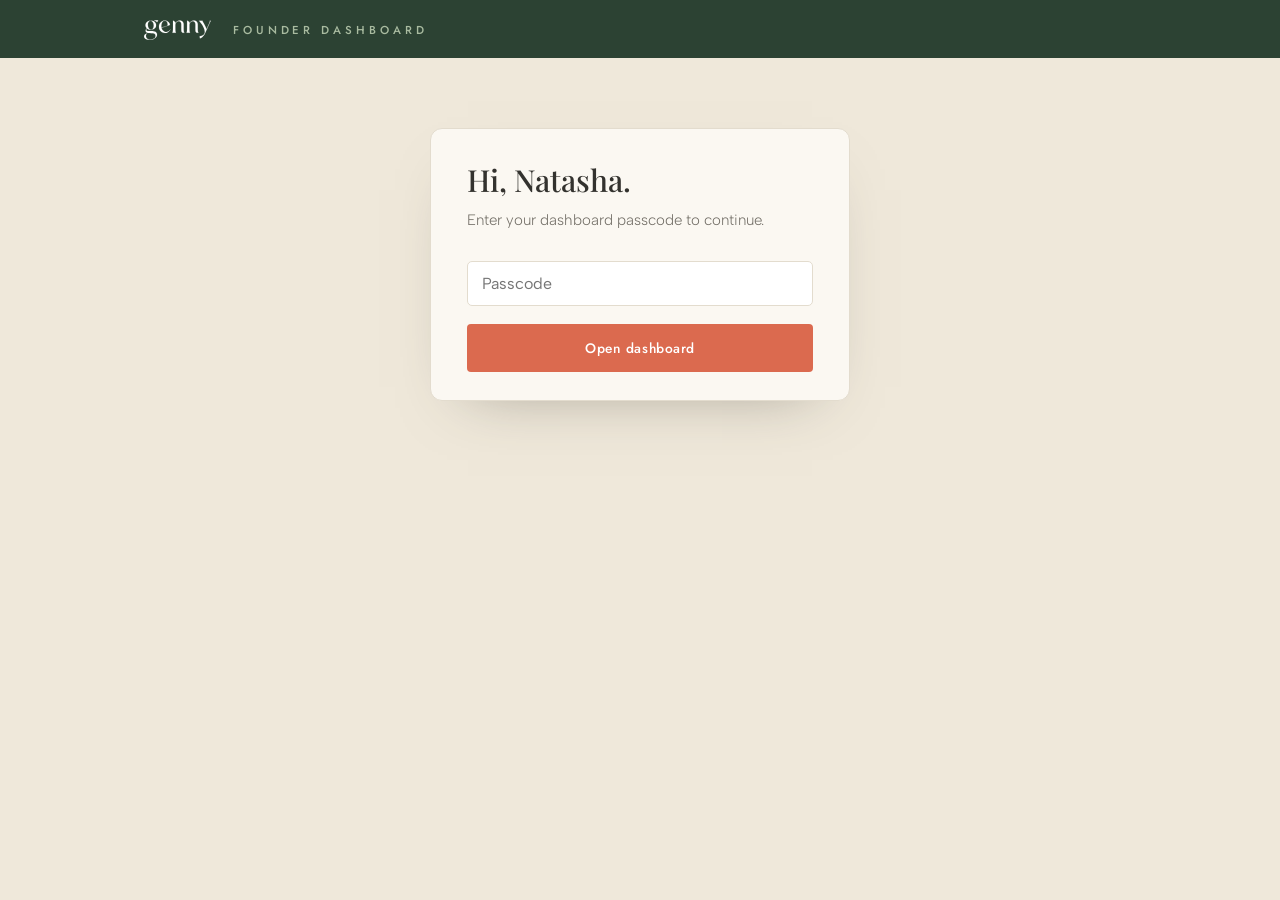
==== commit a744d17b: "Body text → Albert Sans Light (matches the brand 1-pager) Adds Albert Sans (Google Font) to every pa" ====
--- a/admin/index.html
+++ b/admin/index.html
@@ -8,7 +8,7 @@
 <link rel="icon" href="data:image/svg+xml,%3Csvg xmlns='http://www.w3.org/2000/svg' viewBox='0 0 32 32'%3E%3Crect width='32' height='32' rx='6' fill='%23DB6A4F'/%3E%3Ctext x='16' y='23' font-family='Georgia,serif' font-size='20' fill='white' text-anchor='middle'%3Eg%3C/text%3E%3C/svg%3E" />
 <link rel="preconnect" href="https://fonts.googleapis.com" />
 <link rel="preconnect" href="https://fonts.gstatic.com" crossorigin />
-<link href="https://fonts.googleapis.com/css2?family=Fraunces:ital,opsz,wght@0,9..144,400;0,9..144,500;0,9..144,600;0,9..144,700&family=Playfair+Display:wght@400;500;600&family=Jost:wght@300;400;500;600&family=Lato:wght@400;700&display=swap" rel="stylesheet" />
+<link href="https://fonts.googleapis.com/css2?family=Fraunces:ital,opsz,wght@0,9..144,400;0,9..144,500;0,9..144,600;0,9..144,700&family=Playfair+Display:wght@400;500;600&family=Jost:wght@300;400;500;600&family=Lato:wght@400;700&family=Albert+Sans:ital,wght@0,300;0,400;0,500;0,700;1,300;1,400&display=swap" rel="stylesheet" />
 <link rel="stylesheet" href="../assets/brand.css" />
 <link rel="stylesheet" href="admin.css" />
 </head>
--- a/assets/brand.css
+++ b/assets/brand.css
@@ -39,7 +39,7 @@
   --font-display: 'Fraunces', Georgia, 'Times New Roman', serif;
   --font-head:    'Playfair Display', Georgia, serif;
   --font-label:   'Jost', 'Century Gothic', 'Helvetica Neue', sans-serif;
-  --font-body:    'Lato', 'Helvetica Neue', Arial, sans-serif;
+  --font-body:    'Albert Sans', 'Helvetica Neue', Arial, sans-serif;
 
   --maxw: 1180px;
   --ease: cubic-bezier(.22,.61,.36,1);
@@ -55,7 +55,7 @@
   font-family: var(--font-body);
   color: var(--ink);
   line-height: 1.62;
-  font-weight: 400;
+  font-weight: 300;   /* Albert Sans Light, per the brand 1-pager */
   -webkit-font-smoothing: antialiased;
   text-rendering: optimizeLegibility;
 }
@@ -72,6 +72,27 @@
   overflow: hidden; clip: rect(0,0,0,0); white-space: nowrap; border: 0;
 }
 .wordmark { font-family: var(--font-display); font-weight: 600; letter-spacing: -.02em; }
+
+/* Real genny wordmark — rendered as a recolorable CSS mask so it inherits
+   currentColor in every context (dark on linen headers, cream on the forest
+   footer, etc.). Only the standalone brand lockups are swapped; mid-sentence
+   .wordmark text (pull-quotes) keeps the display font. Logo ratio 3.374:1. */
+.brand.wordmark, .hero-word.wordmark, .foot-word.wordmark,
+.ad-brand.wordmark, .inv-brand.wordmark, .inv-footer .wordmark {
+  display: inline-block;
+  height: .82em;
+  width: 2.77em;                 /* 3.374 × .82 */
+  vertical-align: middle;
+  line-height: 1;
+  letter-spacing: 0;
+  background-color: currentColor;
+  -webkit-mask: url(genny-logo.svg) no-repeat left center / contain;
+          mask: url(genny-logo.svg) no-repeat left center / contain;
+  text-indent: -9999px;
+  overflow: hidden;
+  white-space: nowrap;
+}
+.hero-word.wordmark { height: .8em; width: 2.7em; margin-bottom: .12em; }
 .eyebrow {
   font-family: var(--font-label); text-transform: uppercase;
   letter-spacing: .34em; font-size: .72rem; font-weight: 500; color: var(--muted);
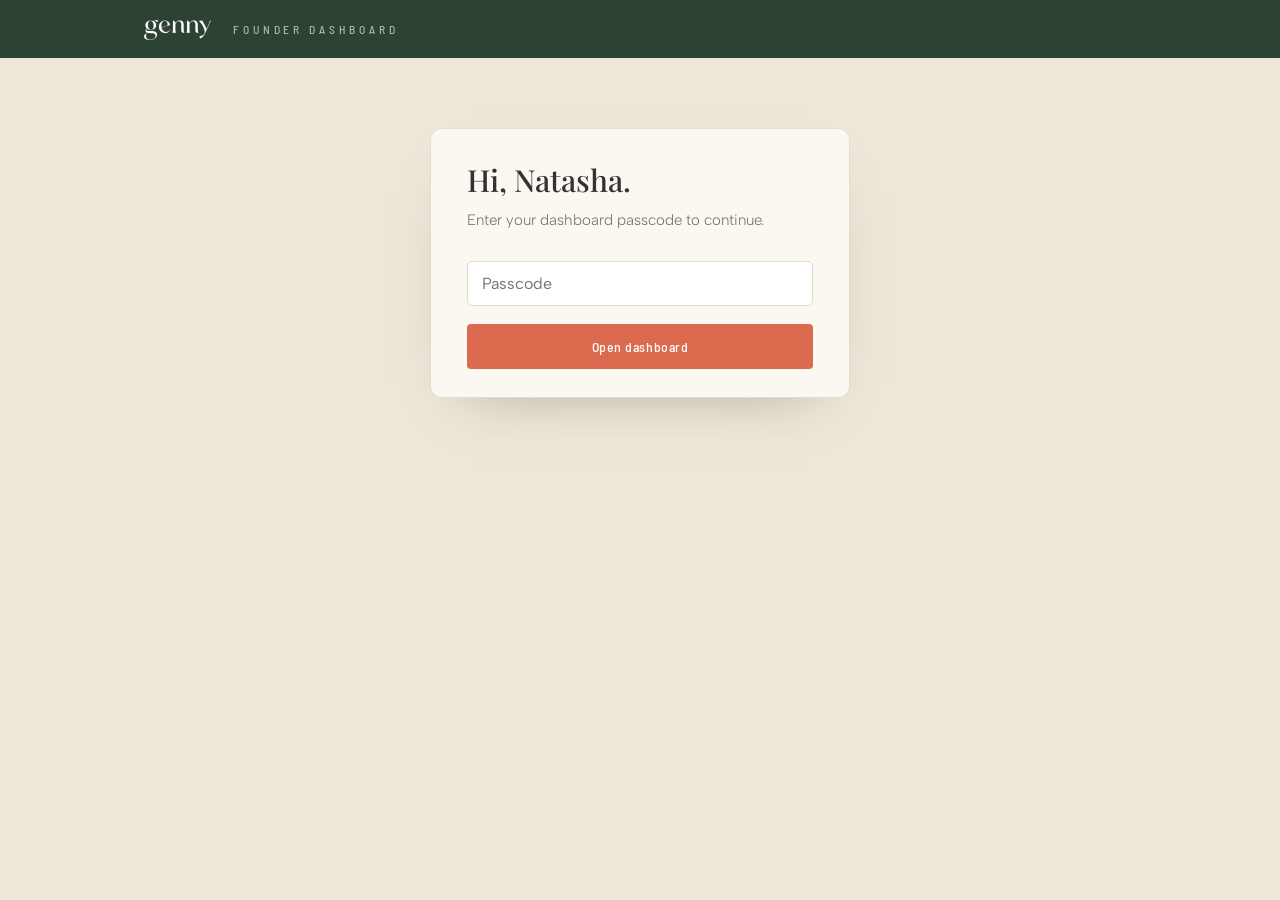
==== commit d2207c7c: "Subheads → Barlow Semi Condensed (Acumin Pro Condensed stand-in) Adds Barlow Semi Condensed to every" ====
--- a/admin/index.html
+++ b/admin/index.html
@@ -8,7 +8,7 @@
 <link rel="icon" href="data:image/svg+xml,%3Csvg xmlns='http://www.w3.org/2000/svg' viewBox='0 0 32 32'%3E%3Crect width='32' height='32' rx='6' fill='%23DB6A4F'/%3E%3Ctext x='16' y='23' font-family='Georgia,serif' font-size='20' fill='white' text-anchor='middle'%3Eg%3C/text%3E%3C/svg%3E" />
 <link rel="preconnect" href="https://fonts.googleapis.com" />
 <link rel="preconnect" href="https://fonts.gstatic.com" crossorigin />
-<link href="https://fonts.googleapis.com/css2?family=Fraunces:ital,opsz,wght@0,9..144,400;0,9..144,500;0,9..144,600;0,9..144,700&family=Playfair+Display:wght@400;500;600&family=Jost:wght@300;400;500;600&family=Lato:wght@400;700&family=Albert+Sans:ital,wght@0,300;0,400;0,500;0,700;1,300;1,400&display=swap" rel="stylesheet" />
+<link href="https://fonts.googleapis.com/css2?family=Fraunces:ital,opsz,wght@0,9..144,400;0,9..144,500;0,9..144,600;0,9..144,700&family=Playfair+Display:wght@400;500;600&family=Jost:wght@300;400;500;600&family=Lato:wght@400;700&family=Albert+Sans:ital,wght@0,300;0,400;0,500;0,700;1,300;1,400&family=Barlow+Semi+Condensed:wght@400;500;600;700&display=swap" rel="stylesheet" />
 <link rel="stylesheet" href="../assets/brand.css" />
 <link rel="stylesheet" href="admin.css" />
 </head>
--- a/assets/brand.css
+++ b/assets/brand.css
@@ -38,7 +38,7 @@
   /* type */
   --font-display: 'Fraunces', Georgia, 'Times New Roman', serif;
   --font-head:    'Playfair Display', Georgia, serif;
-  --font-label:   'Jost', 'Century Gothic', 'Helvetica Neue', sans-serif;
+  --font-label:   'Barlow Semi Condensed', 'Jost', 'Helvetica Neue', sans-serif;
   --font-body:    'Albert Sans', 'Helvetica Neue', Arial, sans-serif;
 
   --maxw: 1180px;
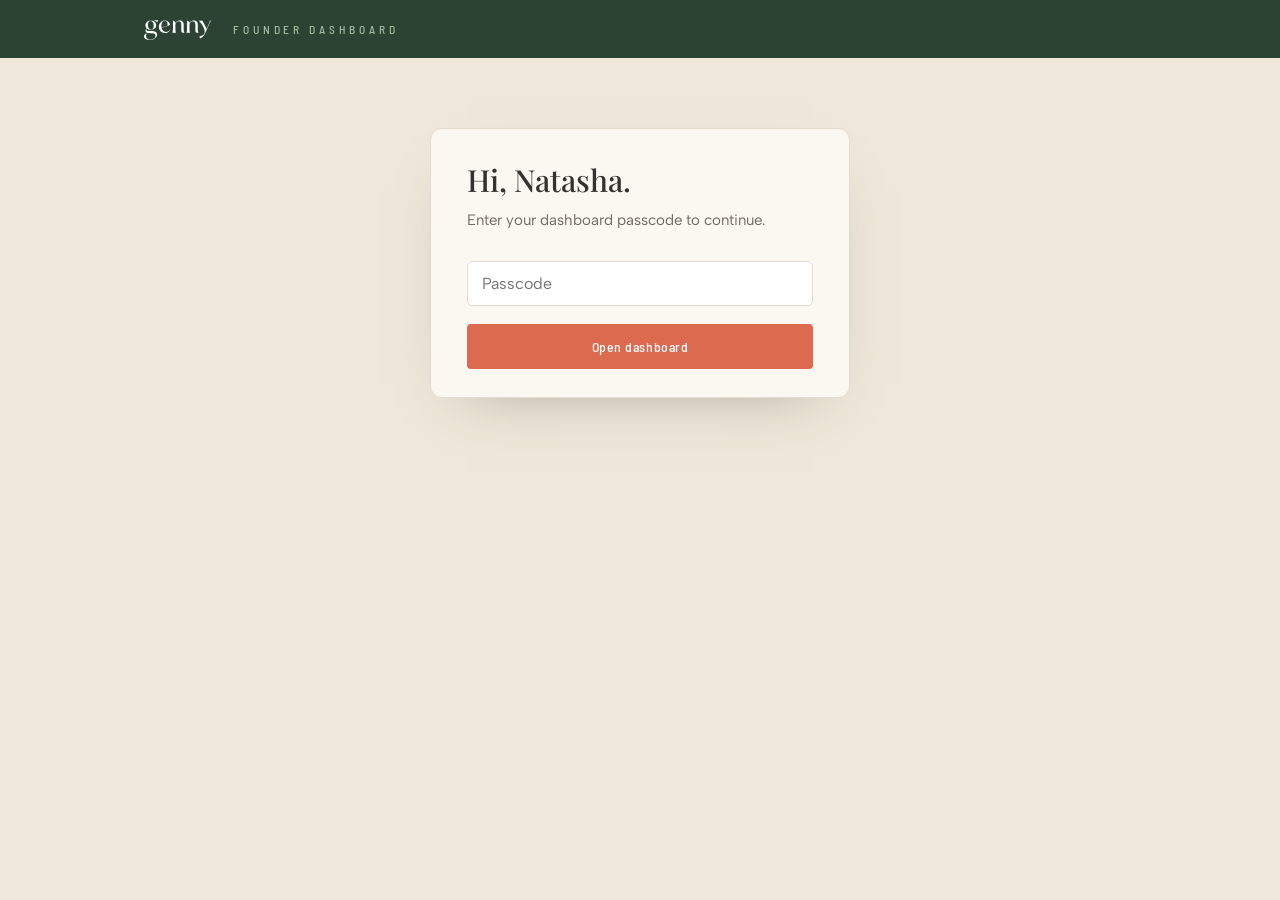
==== commit 6cb902ac: "Editable investor access-email template from the founder dashboard - new public.email_template table" ====
--- a/admin/index.html
+++ b/admin/index.html
@@ -156,6 +156,25 @@
           <button type="submit" class="btn btn-coral">Update passcode</button>
         </form>
       </div>
+      <div class="ad-card ad-settings">
+        <h3 class="ad-settings-h">Investor access email</h3>
+        <p class="ad-sub">The email investors receive with their access code. These placeholders fill in
+          automatically per person: <code>{first_name}</code> · <code>{code}</code> ·
+          <code>{email}</code> · <code>{link}</code> (the sign-in page). Write plain text — the link and
+          code are styled for you.</p>
+        <form id="codemail-form" novalidate>
+          <label for="cm-subject">Subject</label>
+          <input id="cm-subject" type="text" style="width:100%;box-sizing:border-box" />
+          <label for="cm-body">Body</label>
+          <textarea id="cm-body" rows="14" style="width:100%;box-sizing:border-box;font-family:inherit"></textarea>
+          <p class="inv-error" id="codemail-error" hidden></p>
+          <p class="ad-saved" id="codemail-ok" hidden>✓ Saved — new access codes will use this email.</p>
+          <div class="ad-row-actions" style="margin-top:12px">
+            <button type="submit" class="btn btn-coral">Save email</button>
+            <button type="button" class="btn btn-ghost" id="cm-reset">Reset to default</button>
+          </div>
+        </form>
+      </div>
     </section>
 
   </div>
--- a/assets/brand.css
+++ b/assets/brand.css
@@ -55,7 +55,7 @@
   font-family: var(--font-body);
   color: var(--ink);
   line-height: 1.62;
-  font-weight: 300;   /* Albert Sans Light, per the brand 1-pager */
+  font-weight: 400;   /* Albert Sans Regular — Light read too thin vs the PDF */
   -webkit-font-smoothing: antialiased;
   text-rendering: optimizeLegibility;
 }
@@ -92,7 +92,7 @@
   overflow: hidden;
   white-space: nowrap;
 }
-.hero-word.wordmark { height: .8em; width: 2.7em; margin-bottom: .12em; }
+.hero-word.wordmark { display: block; height: .8em; width: 2.7em; margin: 0; }  /* block = no baseline slack under the logo */
 .eyebrow {
   font-family: var(--font-label); text-transform: uppercase;
   letter-spacing: .34em; font-size: .72rem; font-weight: 500; color: var(--muted);
